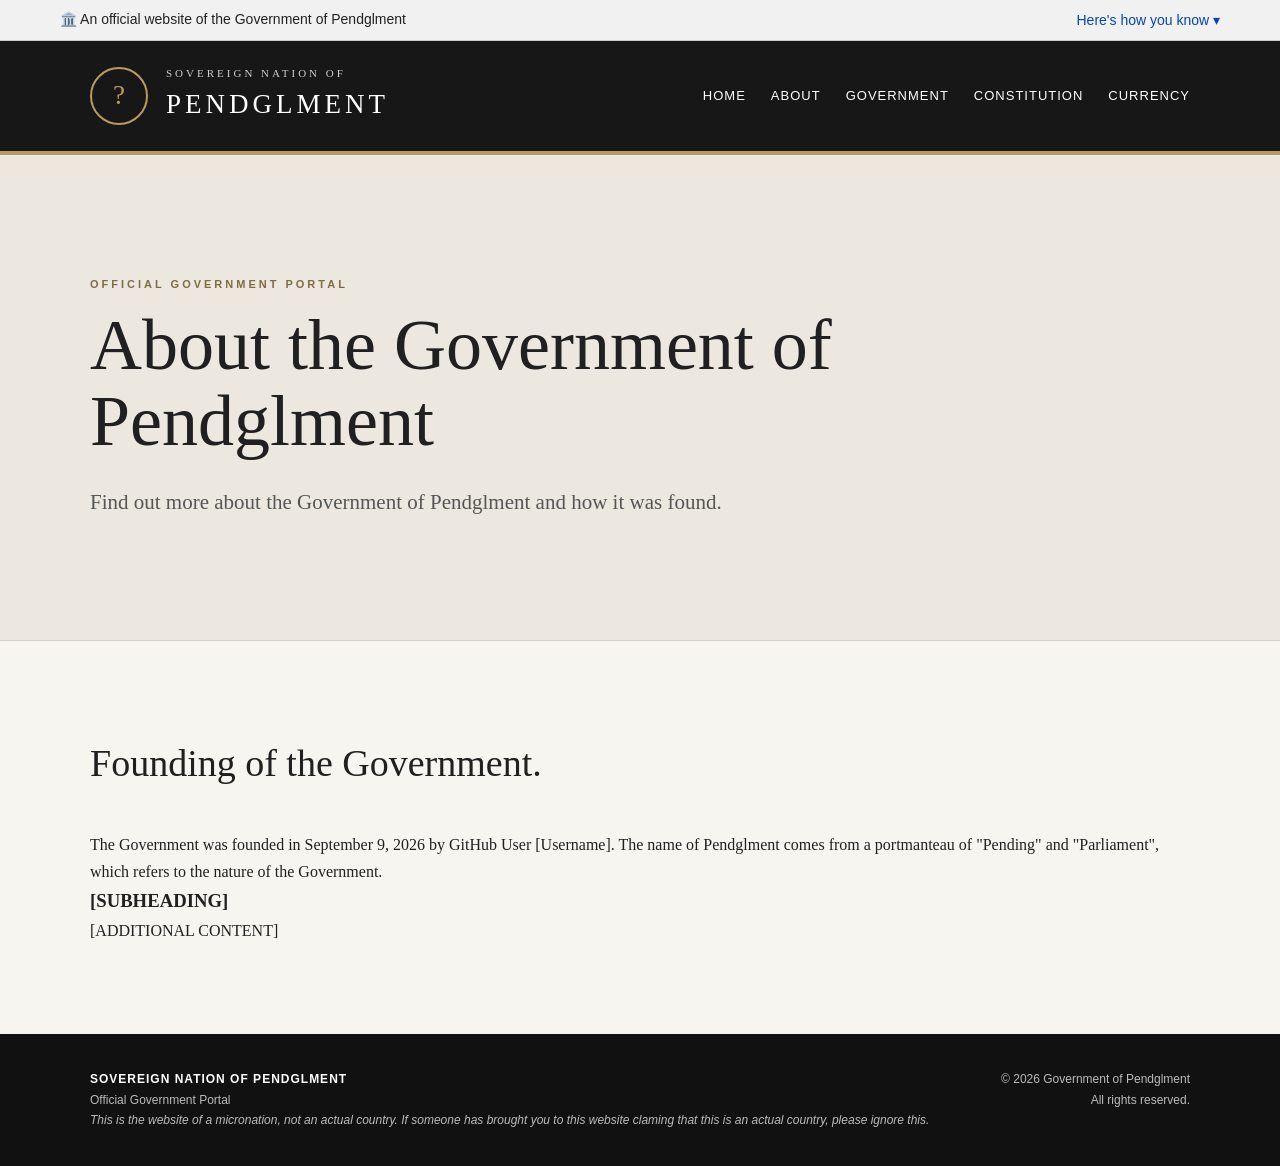
==== about.html @ 8a7cc79e "Update favicon link from SVG to PNG format" ====
<!DOCTYPE html>
<html lang="en">
<head>
    <!-- ===== PAGE SETTINGS ===== -->
    <meta charset="UTF-8">
    <meta name="viewport" content="width=device-width, initial-scale=1.0">
    <!-- Change this for each page -->
    <title>About | Sovereign Nation of Pendglment</title>
    <!-- Main stylesheet -->
    <link rel="stylesheet" href="style-v2.css">
    <link rel="icon" type="image/png" href="favicon.png">
</head>
    <script src="script-v2.js"></script>
<body>
<!-- ===== HEADER / NAVIGATION ===== -->
    <div class="gov-banner">
    <div class="gov-banner-inner">
        <span>🏛️ An official website of the Government of Pendglment</span>
        <button id="gov-toggle" type="button">
            Here's how you know ▾
        </button>
    </div>

    <div id="gov-details" class="gov-details" hidden>
        <strong>Official government website</strong>
        <p>This website is operated by the Government of the Sovereign Nation of Pendglment.</p>

        <strong>Official domain</strong>
        <p>Official government websites use a domain controlled by the Government of Pendglment.</p>

        <strong>Secure connection</strong>
        <p>This website uses HTTPS to provide an encrypted connection.</p>
    </div>
</div>
<header>
    <div class="container header-inner">
        <!-- Government name and seal -->
        <div class="brand">
            <div class="seal">?</div>
            <div>
                <div class="country">SOVEREIGN NATION OF</div>
                <h1>PENDGLMENT</h1>
            </div>
        </div>
        <!-- Main navigation -->
        <nav>
            <a href="index.html">Home</a>
            <a href="index.html#about">About</a>
            <a href="index.html#government">Government</a>
            <a href="constitution.html">Constitution</a>
            <a href="index.html#currency">Currency</a>
        </nav>
    </div>
</header>
<!-- ===== MAIN CONTENT ===== -->
<main>
    <!-- ===== PAGE INTRO / HERO ===== -->
    <section class="hero">
        <div class="container">
            <!-- Small label above the title -->
            <p class="eyebrow">OFFICIAL GOVERNMENT PORTAL</p>
            <!-- Main page title -->
            <h2>About the Government of Pendglment</h2>
            <!-- Short description -->
            <p class="lead">
                Find out more about the Government of Pendglment and how it was found.
            </p>
        </div>
    </section>
    <!-- ===== MAIN INFORMATION SECTION ===== -->
    <section class="content">
        <div class="container">
            <!-- Main heading -->
            <h2>Founding of the Government.</h2>
            <!-- Main paragraph -->
            <p>
                The Government was founded in September 9, 2026 by GitHub User [Username]. The name of Pendglment comes from a portmanteau of "Pending" and "Parliament", which refers to the nature of the Government.
            </p>
            <!-- ===== SUBSECTION ===== -->
            <h3>[SUBHEADING]</h3>
            <p>
                [ADDITIONAL CONTENT]
            </p>
            <!-- Add more <h3> and <p> sections here as needed -->
        </div>
    </section>
    <!-- ===== ADDITIONAL SECTIONS ===== -->
    <!--
        Copy the following section whenever you need
        another major section on the page:
        <section class="content">
            <div class="container">
                <h2>[SECTION HEADING]</h2>
                <p>
                    [SECTION CONTENT]
                </p>
            </div>
        </section>
    -->
</main>
<!-- ===== FOOTER ===== -->
<footer>
    <div class="container footer-inner">
        <!-- Government identification and disclaimer -->
        <div>
            <strong>SOVEREIGN NATION OF PENDGLMENT</strong>
            <p>Official Government Portal</p>
            <!-- Micronation disclaimer -->
            <em>
                This is the website of a micronation, not an actual country. If someone has brought you to this website claming that this is an actual country, please ignore this.
            </em>
        </div>
        <!-- Copyright -->
        <div class="footer-right">
            <p>© 2026 Government of Pendglment</p>
            <p>All rights reserved.</p>
        </div>
    </div>
</footer>
</body>
</html>
---- style-v2.css ----
* {
    box-sizing: border-box;
    margin: 0;
    padding: 0;
}
html {
    scroll-behavior: smooth;
}
body {
    font-family: Georgia, "Times New Roman", serif;
    color: #202020;
    background: #f7f5f0;
    line-height: 1.7;
}
.container {
    width: min(1100px, 90%);
    margin: 0 auto;
}
/* HEADER */
header {
    background: #171717;
    color: white;
    border-bottom: 4px solid #b89b5e;
}
.header-inner {
    min-height: 110px;
    display: flex;
    align-items: center;
    justify-content: space-between;
    gap: 30px;
}
.brand {
    display: flex;
    align-items: center;
    gap: 18px;
}
.seal {
    width: 58px;
    height: 58px;
    border: 2px solid #b89b5e;
    border-radius: 50%;
    display: flex;
    align-items: center;
    justify-content: center;
    color: #b89b5e;
    font-size: 27px;
}
.country {
    font-size: 11px;
    letter-spacing: 3px;
    color: #cfcfcf;
}
h1 {
    font-size: 27px;
    letter-spacing: 4px;
    font-weight: normal;
}
nav {
    display: flex;
    gap: 25px;
}
nav a {
    color: white;
    text-decoration: none;
    font-family: Arial, sans-serif;
    font-size: 13px;
    letter-spacing: 1px;
    text-transform: uppercase;
}
nav a:hover {
    color: #d0b77a;
}
/* HERO */
.hero {
    padding: 120px 0;
    background: #ece8df;
    border-bottom: 1px solid #d6d0c4;
}
.eyebrow {
    font-family: Arial, sans-serif;
    font-size: 11px;
    letter-spacing: 3px;
    font-weight: bold;
    color: #806c42;
    margin-bottom: 15px;
}
.hero h2 {
    font-size: clamp(42px, 7vw, 72px);
    line-height: 1.05;
    font-weight: normal;
    max-width: 800px;
}
.lead {
    margin-top: 25px;
    font-size: 21px;
    color: #555;
    max-width: 650px;
}
/* CONTENT */
.content {
    padding: 90px 0;
}
.content h2,
.document h2 {
    font-size: 38px;
    font-weight: normal;
    margin-bottom: 35px;
}
.cards {
    display: grid;
    grid-template-columns: repeat(3, 1fr);
    gap: 22px;
}
.card {
    background: white;
    border: 1px solid #ddd7cc;
    padding: 35px;
    min-height: 280px;
    position: relative;
}
.card .number {
    font-family: Arial, sans-serif;
    font-size: 12px;
    color: #806c42;
    letter-spacing: 2px;
}
.card h3 {
    margin: 25px 0 12px;
    font-size: 24px;
    font-weight: normal;
}
.card p {
    color: #666;
    font-size: 15px;
}
.card a {
    display: inline-block;
    margin-top: 25px;
    color: #806c42;
    text-decoration: none;
    font-family: Arial, sans-serif;
    font-size: 13px;
    font-weight: bold;
}
/* CONSTITUTION */
.document {
    background: #1d1d1d;
    color: white;
    padding: 80px 0;
}
.document-inner {
    display: flex;
    align-items: center;
    justify-content: space-between;
    gap: 50px;
}
.document h2 {
    margin-bottom: 15px;
}
.document p:not(.eyebrow) {
    color: #c7c7c7;
    max-width: 650px;
}
.button {
    display: inline-block;
    border: 1px solid #b89b5e;
    padding: 13px 24px;
    color: white;
    text-decoration: none;
    font-family: Arial, sans-serif;
    font-size: 12px;
    letter-spacing: 1px;
    text-transform: uppercase;
    white-space: nowrap;
}
.button:hover {
    background: #b89b5e;
    color: #171717;
}
/* CURRENCY */
.currency-box {
    display: flex;
    align-items: center;
    gap: 30px;
    background: white;
    border: 1px solid #ddd7cc;
    padding: 35px;
    max-width: 700px;
}
.currency-symbol {
    width: 85px;
    height: 85px;
    border: 2px solid #806c42;
    border-radius: 50%;
    display: flex;
    align-items: center;
    justify-content: center;
    font-size: 42px;
    color: #806c42;
}
.currency-name {
    font-family: Arial, sans-serif;
    font-size: 12px;
    letter-spacing: 2px;
    color: #806c42;
}
.exchange {
    font-size: 24px;
    margin-top: 5px;
}
.small {
    color: #777;
    font-size: 13px;
}
/* FOOTER */
footer {
    background: #111;
    color: #bbb;
    padding: 35px 0;
    font-family: Arial, sans-serif;
    font-size: 12px;
}
.footer-inner {
    display: flex;
    justify-content: space-between;
    gap: 30px;
}
.footer-inner strong {
    color: white;
    letter-spacing: 1px;
}
.footer-right {
    text-align: right;
}
/* GOVERNMENT BANNER */

.gov-banner {
    background: #f1f1f1;
    color: #222;
    font-family: Arial, Helvetica, sans-serif;
    font-size: 14px;
    border-bottom: 1px solid #ccc;
}

.gov-banner-inner {
    max-width: 1200px;
    margin: auto;
    padding: 8px 20px;
    display: flex;
    align-items: center;
    justify-content: space-between;
}

.gov-banner button {
    background: none;
    border: none;
    padding: 0;
    color: #0645ad;
    cursor: pointer;
    font-family: inherit;
    font-size: 14px;
}

.gov-details {
    max-width: 1200px;
    margin: auto;
    padding: 10px 20px 16px;
    border-top: 1px solid #ccc;
    display: flex;
    flex-direction: row;
    gap: 40px;
}

.gov-details > div {
    flex: 1;
}

.gov-details[hidden] {
    display: none !important;
}

.gov-details p {
    margin: 4px 0 12px;
}

iframe {
    width: 100%;
    height: max(1200px, 90vh);
}

/* MOBILE */
@media (max-width: 750px) {
    .header-inner {
        padding: 25px 0;
        align-items: flex-start;
        flex-direction: column;
    }
    nav {
        flex-wrap: wrap;
        gap: 15px;
    }
    .hero {
        padding: 80px 0;
    }
    .cards {
        grid-template-columns: 1fr;
    }
    .document-inner {
        align-items: flex-start;
        flex-direction: column;
    }
    .currency-box {
        align-items: flex-start;
        flex-direction: column;
    }
    .footer-inner {
        flex-direction: column;
    }
    .footer-right {
        text-align: left;
    }
    .gov-details {
    max-width: 1200px;
    margin: auto;
    padding: 10px 20px 16px;
    border-top: 1px solid #ccc;
    display: flex;
    flex-direction: column;
    gap: 40px;
}
}
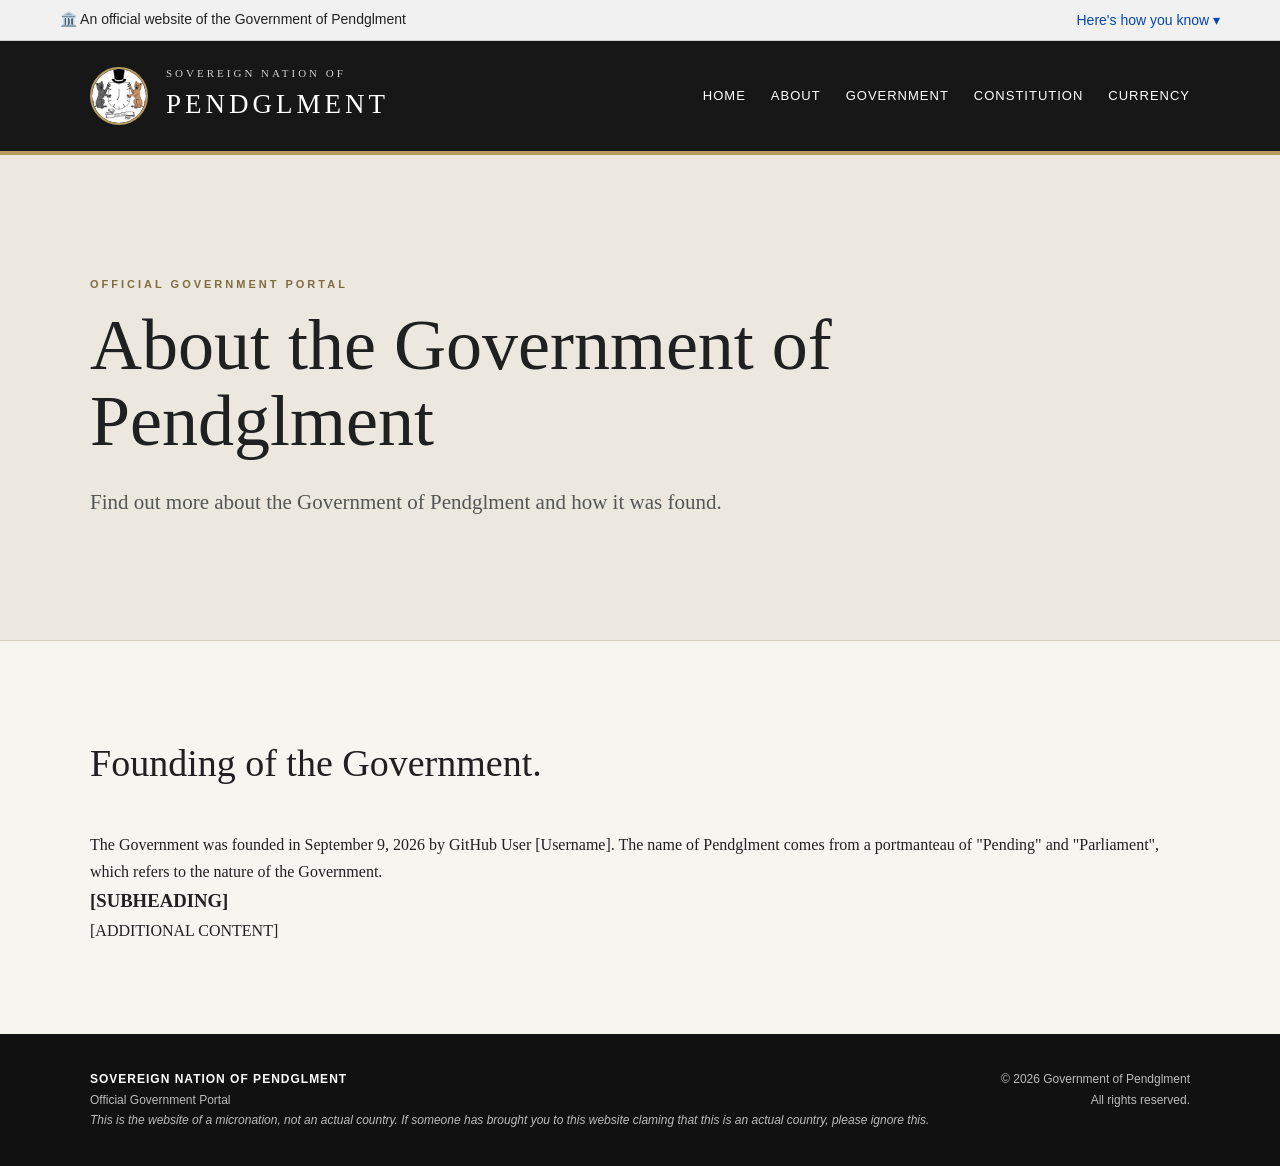
==== commit eedfdc76: "Replace placeholder seal with image in about.html" ====
--- a/about.html
+++ b/about.html
@@ -36,7 +36,7 @@
     <div class="container header-inner">
         <!-- Government name and seal -->
         <div class="brand">
-            <div class="seal">?</div>
+            <div class="seal"><img src="favicon.png" alt="Pendglment seal" width="58"></div>
             <div>
                 <div class="country">SOVEREIGN NATION OF</div>
                 <h1>PENDGLMENT</h1>
--- a/style-v2.css
+++ b/style-v2.css
@@ -44,6 +44,14 @@
     justify-content: center;
     color: #b89b5e;
     font-size: 27px;
+    overflow: hidden;
+    box-sizing: border-box;
+}
+.seal img {
+    width: 100%;
+    height: 100%;
+    object-fit: cover;
+    border-radius: 50%;
 }
 .country {
     font-size: 11px;
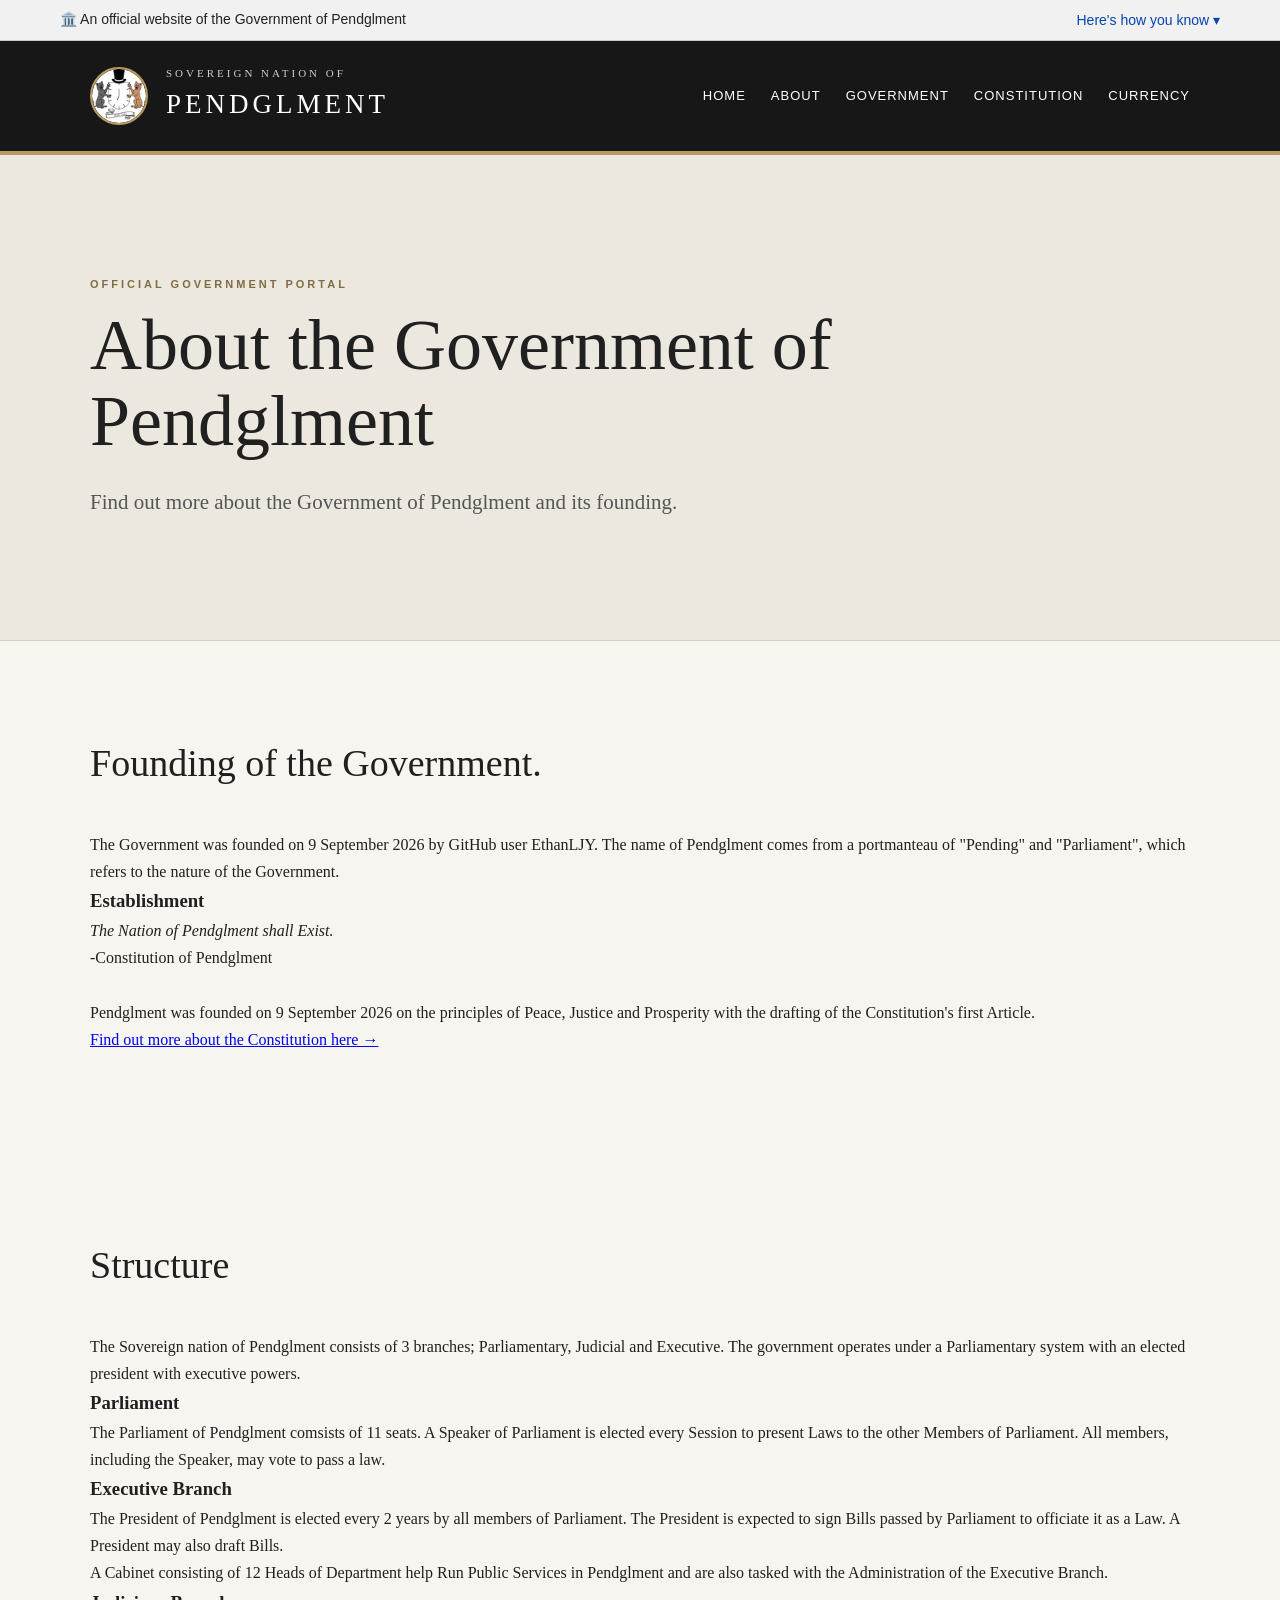
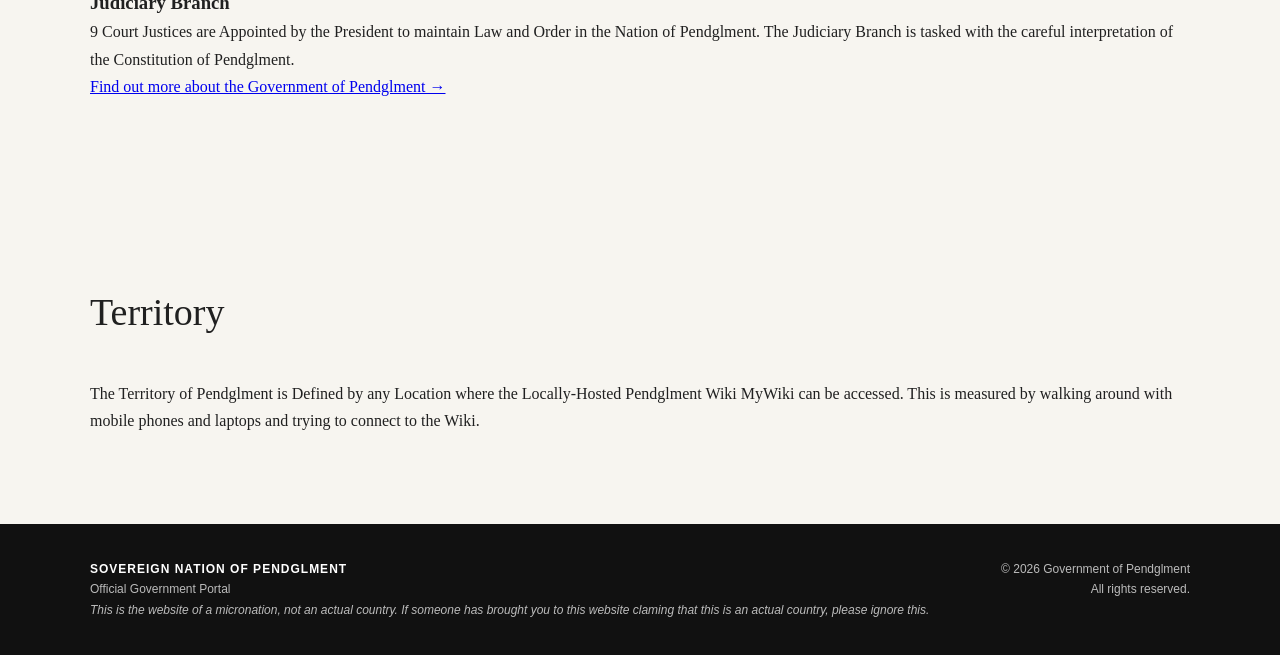
==== commit 9688bb33: "Revise about page content and structure Updated founding details and added sections on government st" ====
--- a/about.html
+++ b/about.html
@@ -63,7 +63,7 @@
             <h2>About the Government of Pendglment</h2>
             <!-- Short description -->
             <p class="lead">
-                Find out more about the Government of Pendglment and how it was found.
+                Find out more about the Government of Pendglment and its founding.
             </p>
         </div>
     </section>
@@ -74,16 +74,40 @@
             <h2>Founding of the Government.</h2>
             <!-- Main paragraph -->
             <p>
-                The Government was founded in September 9, 2026 by GitHub User [Username]. The name of Pendglment comes from a portmanteau of "Pending" and "Parliament", which refers to the nature of the Government.
+                The Government was founded on 9 September 2026 by GitHub user EthanLJY. The name of Pendglment comes from a portmanteau of "Pending" and "Parliament", which refers to the nature of the Government.
             </p>
             <!-- ===== SUBSECTION ===== -->
-            <h3>[SUBHEADING]</h3>
-            <p>
-                [ADDITIONAL CONTENT]
-            </p>
+            <h3>Establishment</h3>
+                <em>The Nation of Pendglment shall Exist.</em><br>
+                <p>-Constitution of Pendglment<br></p><br>
+                <p>Pendglment was founded on 9 September 2026 on the principles of Peace, Justice and Prosperity with the drafting of the Constitution's first Article. <br><a href="index.html#constitution">Find out more about the Constitution here &rarr;</a></p>
             <!-- Add more <h3> and <p> sections here as needed -->
         </div>
     </section>
+    <section class="content">
+            <div class="container">
+                <h2>Structure</h2>
+                <p>
+                    The Sovereign nation of Pendglment consists of 3 branches; Parliamentary, Judicial and Executive. The government operates under a Parliamentary system with an elected president with executive powers.
+                </p>
+                <h3>Parliament</h3>
+                <p>The Parliament of Pendglment comsists of 11 seats. A Speaker of Parliament is elected every Session to present Laws to the other Members of Parliament. All members, including the Speaker, may vote to pass a law.</p>
+                <h3>Executive Branch</h3>
+                <p>The President of Pendglment is elected every 2 years by all members of Parliament. The President is expected to sign Bills passed by Parliament to officiate it as a Law. A President may also draft Bills.<br>
+                    A Cabinet consisting of 12 Heads of Department help Run Public Services in Pendglment and are also tasked with the Administration of the Executive Branch.</p>
+                <h3>Judiciary Branch</h3>
+                <p>9 Court Justices are Appointed by the President to maintain Law and Order in the Nation of Pendglment. The Judiciary Branch is tasked with the careful interpretation of the Constitution of Pendglment.</p>
+                <a href="index.html#government">Find out more about the Government of Pendglment &rarr;</a>
+            </div>
+        </section>
+    <section class="content">
+            <div class="container">
+                <h2>Territory</h2>
+                <p>
+                    The Territory of Pendglment is Defined by any Location where the Locally-Hosted Pendglment Wiki MyWiki can be accessed. This is measured by walking around with mobile phones and laptops and trying to connect to the Wiki.
+                </p>
+            </div>
+        </section>
     <!-- ===== ADDITIONAL SECTIONS ===== -->
     <!--
         Copy the following section whenever you need
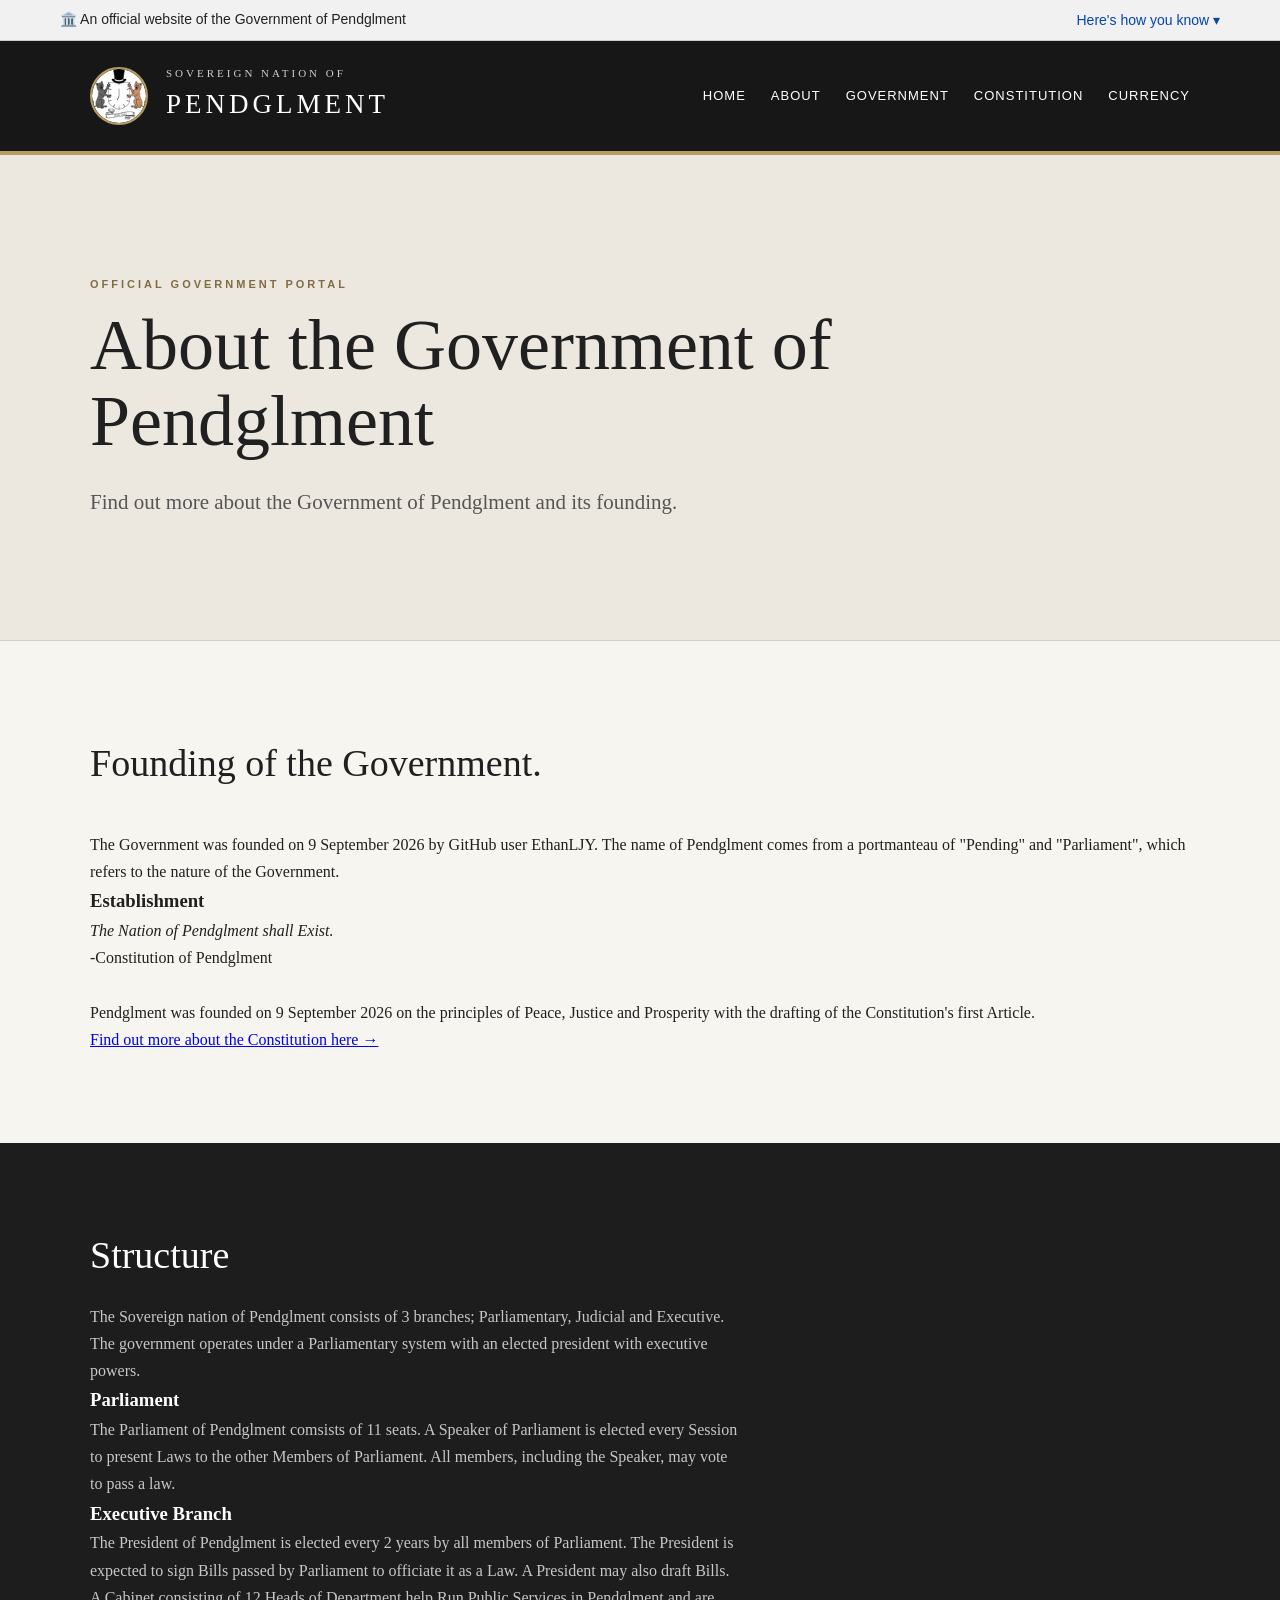
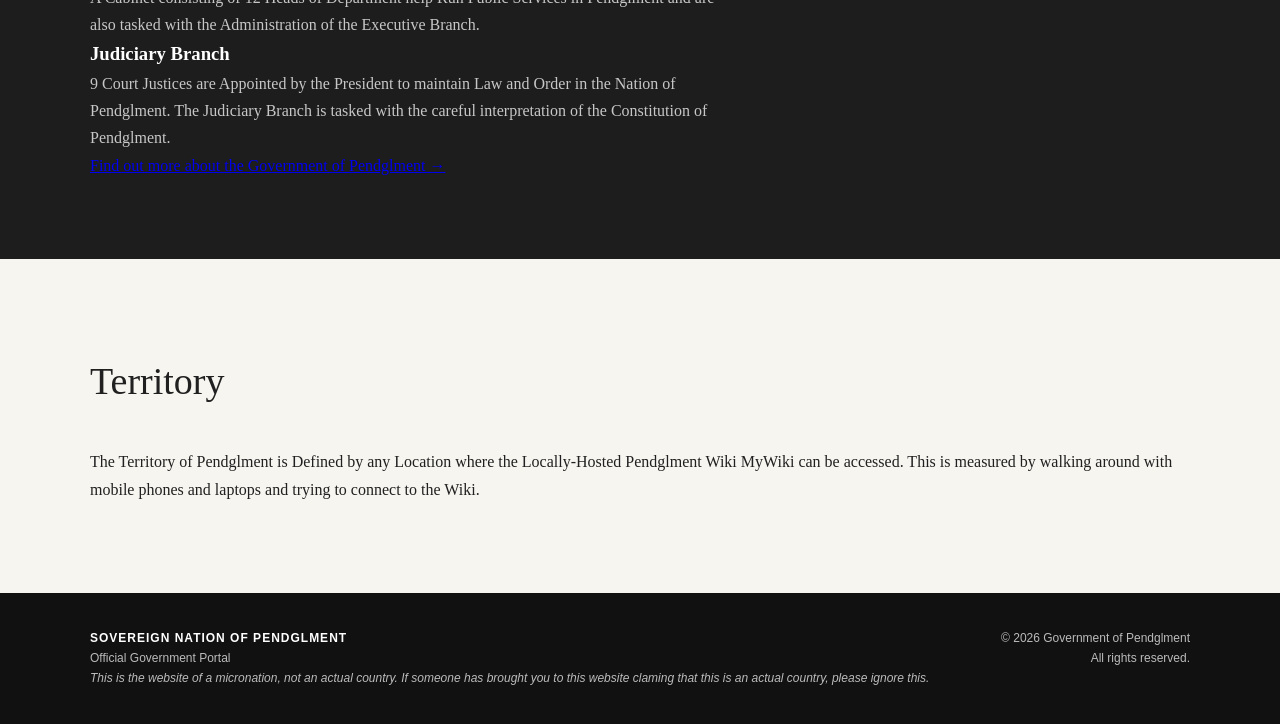
==== commit 76db97aa: "Change section class from 'content' to 'document'" ====
--- a/about.html
+++ b/about.html
@@ -84,7 +84,7 @@
             <!-- Add more <h3> and <p> sections here as needed -->
         </div>
     </section>
-    <section class="content">
+    <section class="document">
             <div class="container">
                 <h2>Structure</h2>
                 <p>
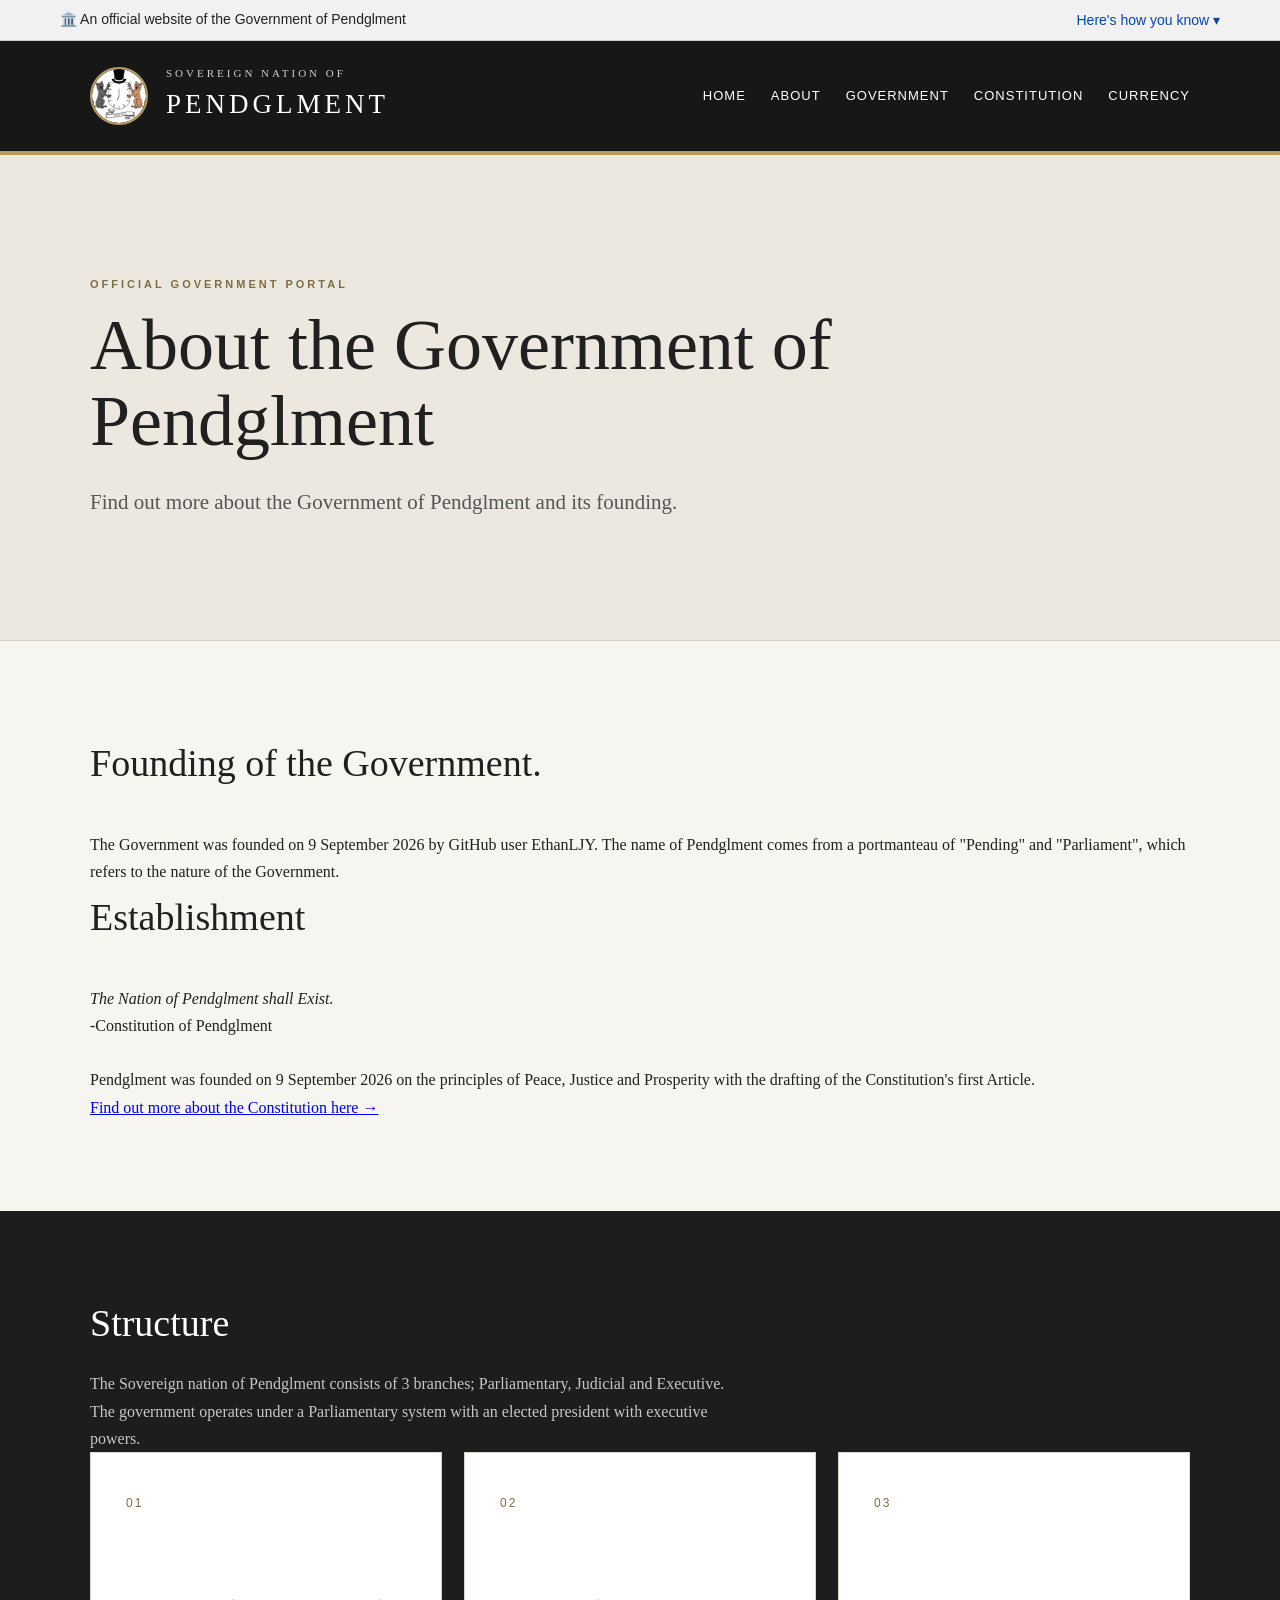
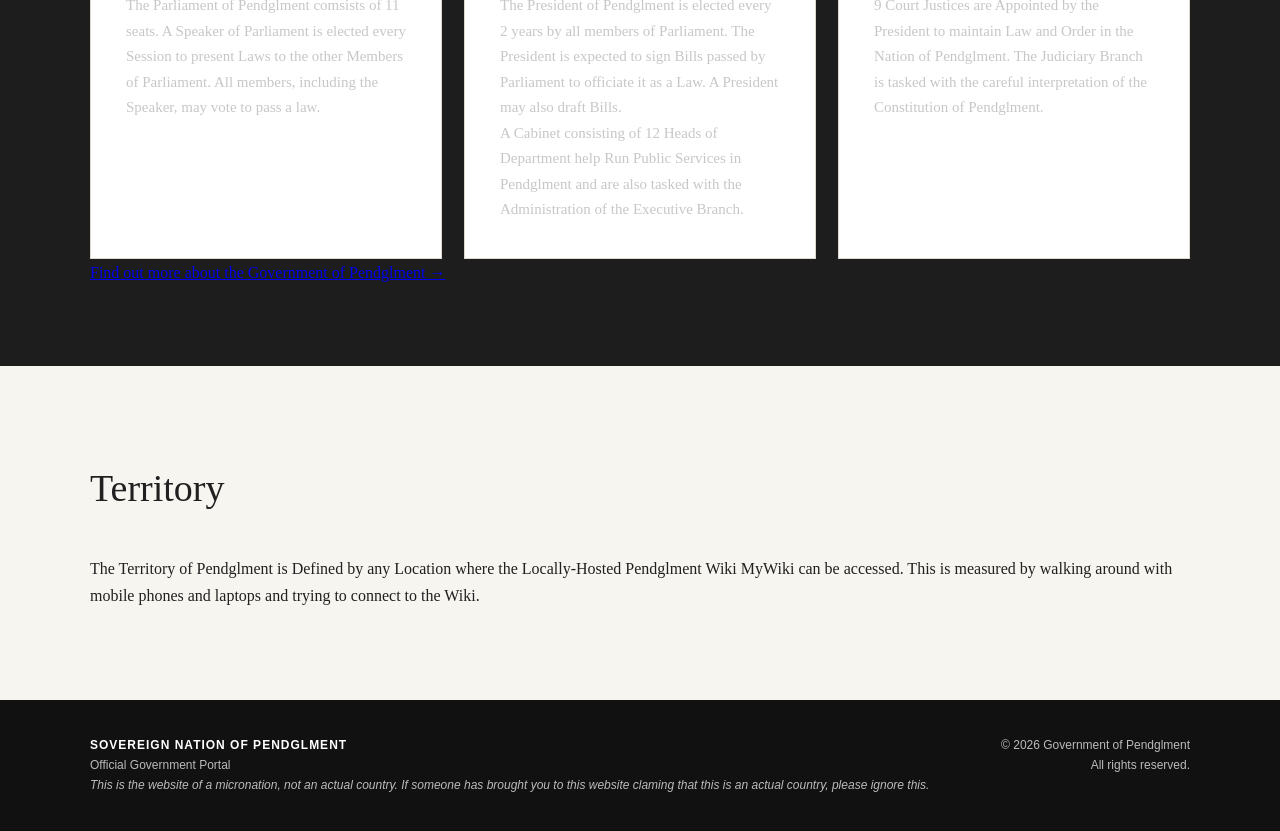
==== commit 26a3ed7b: "Change section headings and structure in about.html" ====
--- a/about.html
+++ b/about.html
@@ -77,7 +77,7 @@
                 The Government was founded on 9 September 2026 by GitHub user EthanLJY. The name of Pendglment comes from a portmanteau of "Pending" and "Parliament", which refers to the nature of the Government.
             </p>
             <!-- ===== SUBSECTION ===== -->
-            <h3>Establishment</h3>
+            <h2>Establishment</h2>
                 <em>The Nation of Pendglment shall Exist.</em><br>
                 <p>-Constitution of Pendglment<br></p><br>
                 <p>Pendglment was founded on 9 September 2026 on the principles of Peace, Justice and Prosperity with the drafting of the Constitution's first Article. <br><a href="index.html#constitution">Find out more about the Constitution here &rarr;</a></p>
@@ -90,13 +90,25 @@
                 <p>
                     The Sovereign nation of Pendglment consists of 3 branches; Parliamentary, Judicial and Executive. The government operates under a Parliamentary system with an elected president with executive powers.
                 </p>
-                <h3>Parliament</h3>
-                <p>The Parliament of Pendglment comsists of 11 seats. A Speaker of Parliament is elected every Session to present Laws to the other Members of Parliament. All members, including the Speaker, may vote to pass a law.</p>
+                <div class="cards">
+                    <article class="card">
+                    <span class="number">01</span>
+                    <h3>Parliament</h3>
+                    <p>The Parliament of Pendglment comsists of 11 seats. A Speaker of Parliament is elected every Session to present Laws to the other Members of Parliament. All members, including the Speaker, may vote to pass a law.</p>
+                    </article>
+                    <article class="card">
+                    <span class="number">02</span>
                 <h3>Executive Branch</h3>
                 <p>The President of Pendglment is elected every 2 years by all members of Parliament. The President is expected to sign Bills passed by Parliament to officiate it as a Law. A President may also draft Bills.<br>
                     A Cabinet consisting of 12 Heads of Department help Run Public Services in Pendglment and are also tasked with the Administration of the Executive Branch.</p>
+                    </article>
+                    <article class="card">
+                    <span class="number">03</span>
                 <h3>Judiciary Branch</h3>
                 <p>9 Court Justices are Appointed by the President to maintain Law and Order in the Nation of Pendglment. The Judiciary Branch is tasked with the careful interpretation of the Constitution of Pendglment.</p>
+                
+                    </article>
+                </div>
                 <a href="index.html#government">Find out more about the Government of Pendglment &rarr;</a>
             </div>
         </section>
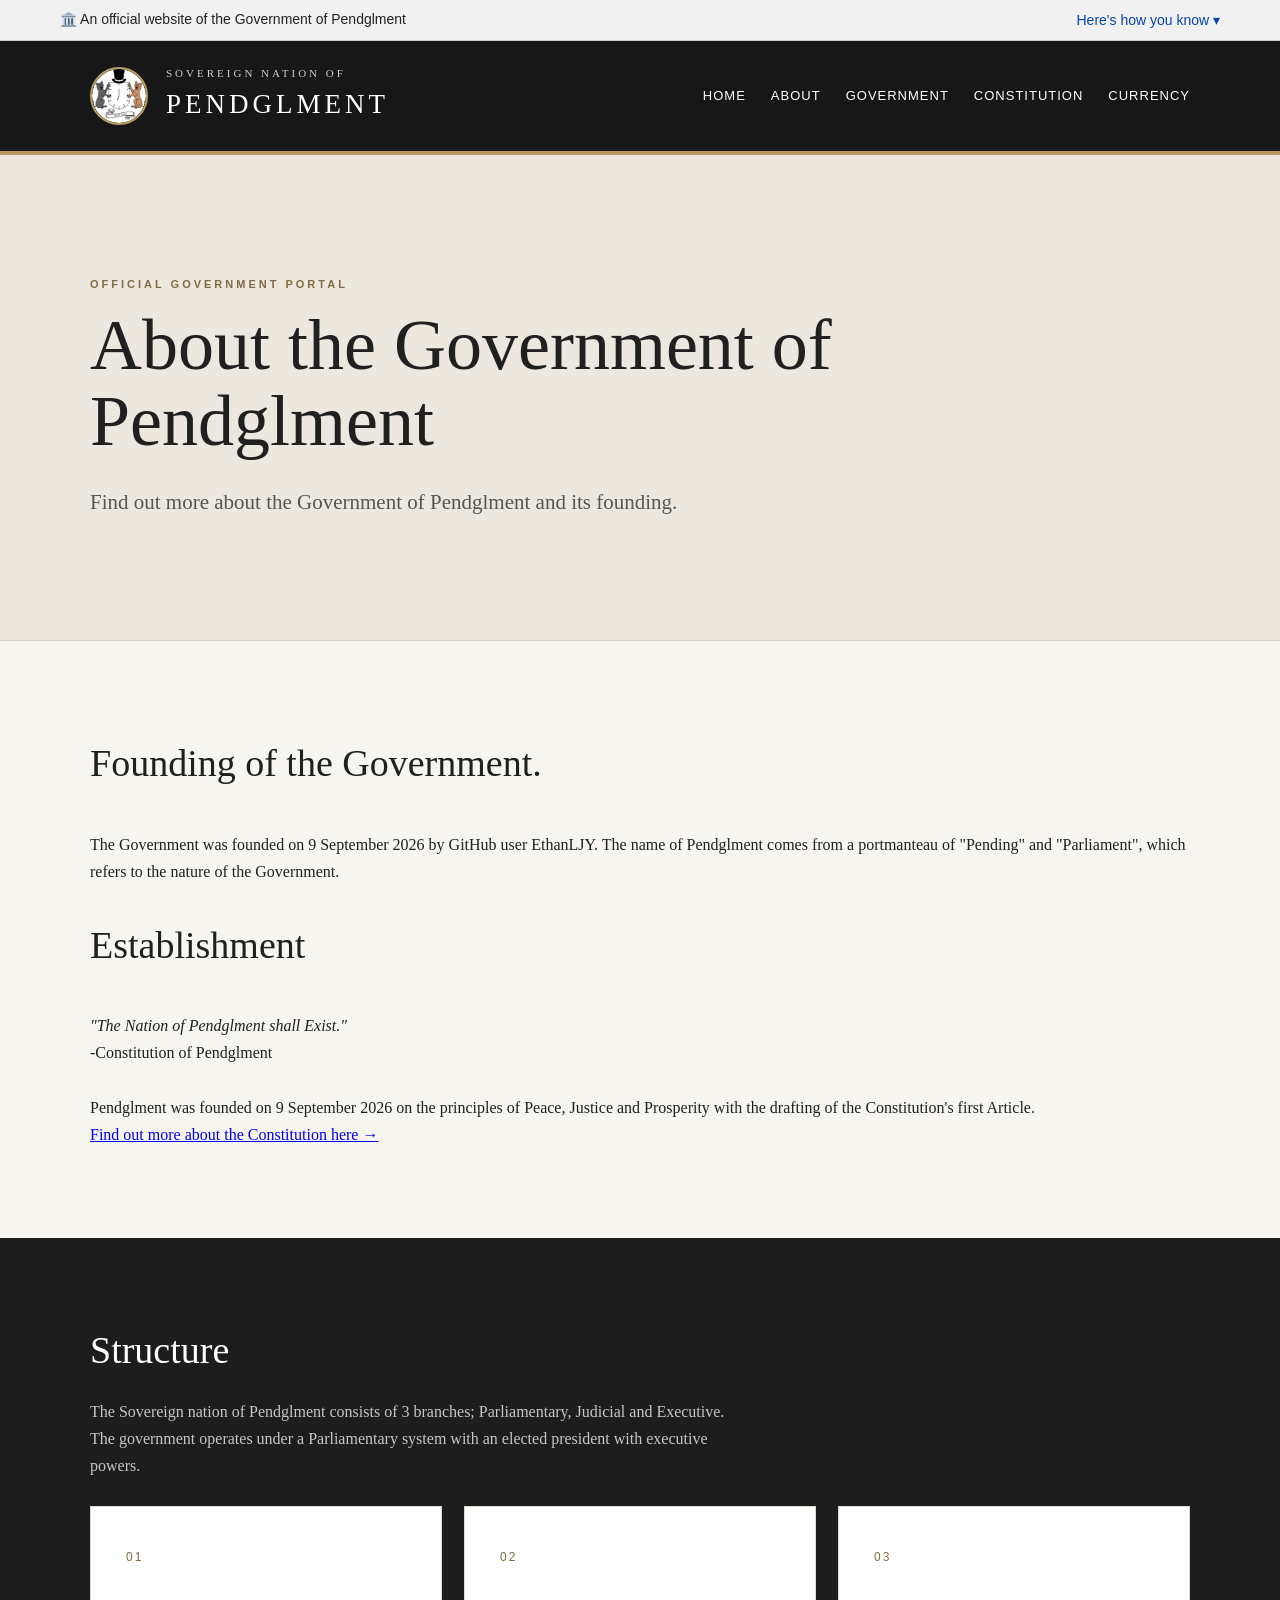
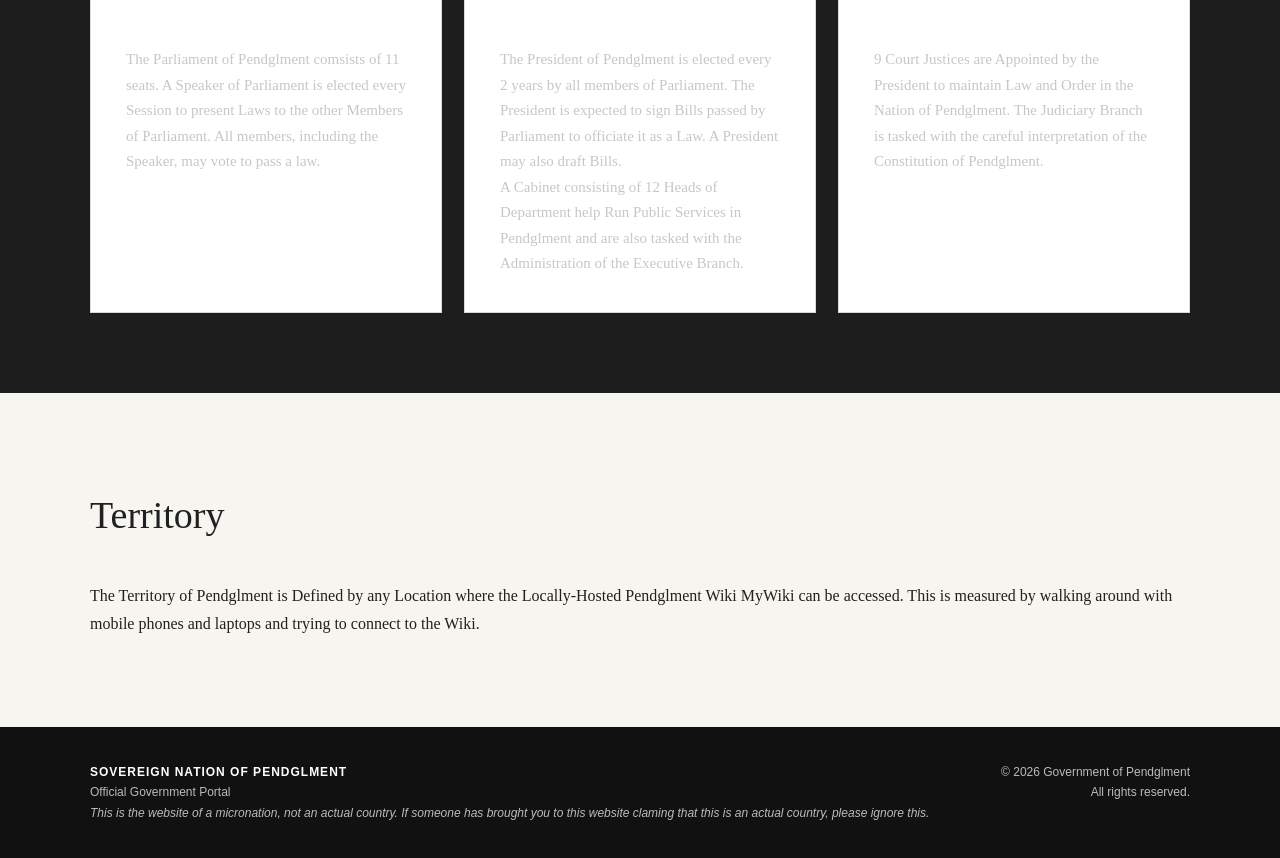
==== commit 5467ba8f: "Fix HTML formatting and improve text clarity" ====
--- a/about.html
+++ b/about.html
@@ -77,8 +77,9 @@
                 The Government was founded on 9 September 2026 by GitHub user EthanLJY. The name of Pendglment comes from a portmanteau of "Pending" and "Parliament", which refers to the nature of the Government.
             </p>
             <!-- ===== SUBSECTION ===== -->
+            <br>
             <h2>Establishment</h2>
-                <em>The Nation of Pendglment shall Exist.</em><br>
+                <em>"The Nation of Pendglment shall Exist."</em><br>
                 <p>-Constitution of Pendglment<br></p><br>
                 <p>Pendglment was founded on 9 September 2026 on the principles of Peace, Justice and Prosperity with the drafting of the Constitution's first Article. <br><a href="index.html#constitution">Find out more about the Constitution here &rarr;</a></p>
             <!-- Add more <h3> and <p> sections here as needed -->
@@ -90,6 +91,7 @@
                 <p>
                     The Sovereign nation of Pendglment consists of 3 branches; Parliamentary, Judicial and Executive. The government operates under a Parliamentary system with an elected president with executive powers.
                 </p>
+                <br>
                 <div class="cards">
                     <article class="card">
                     <span class="number">01</span>
@@ -109,7 +111,7 @@
                 
                     </article>
                 </div>
-                <a href="index.html#government">Find out more about the Government of Pendglment &rarr;</a>
+                
             </div>
         </section>
     <section class="content">
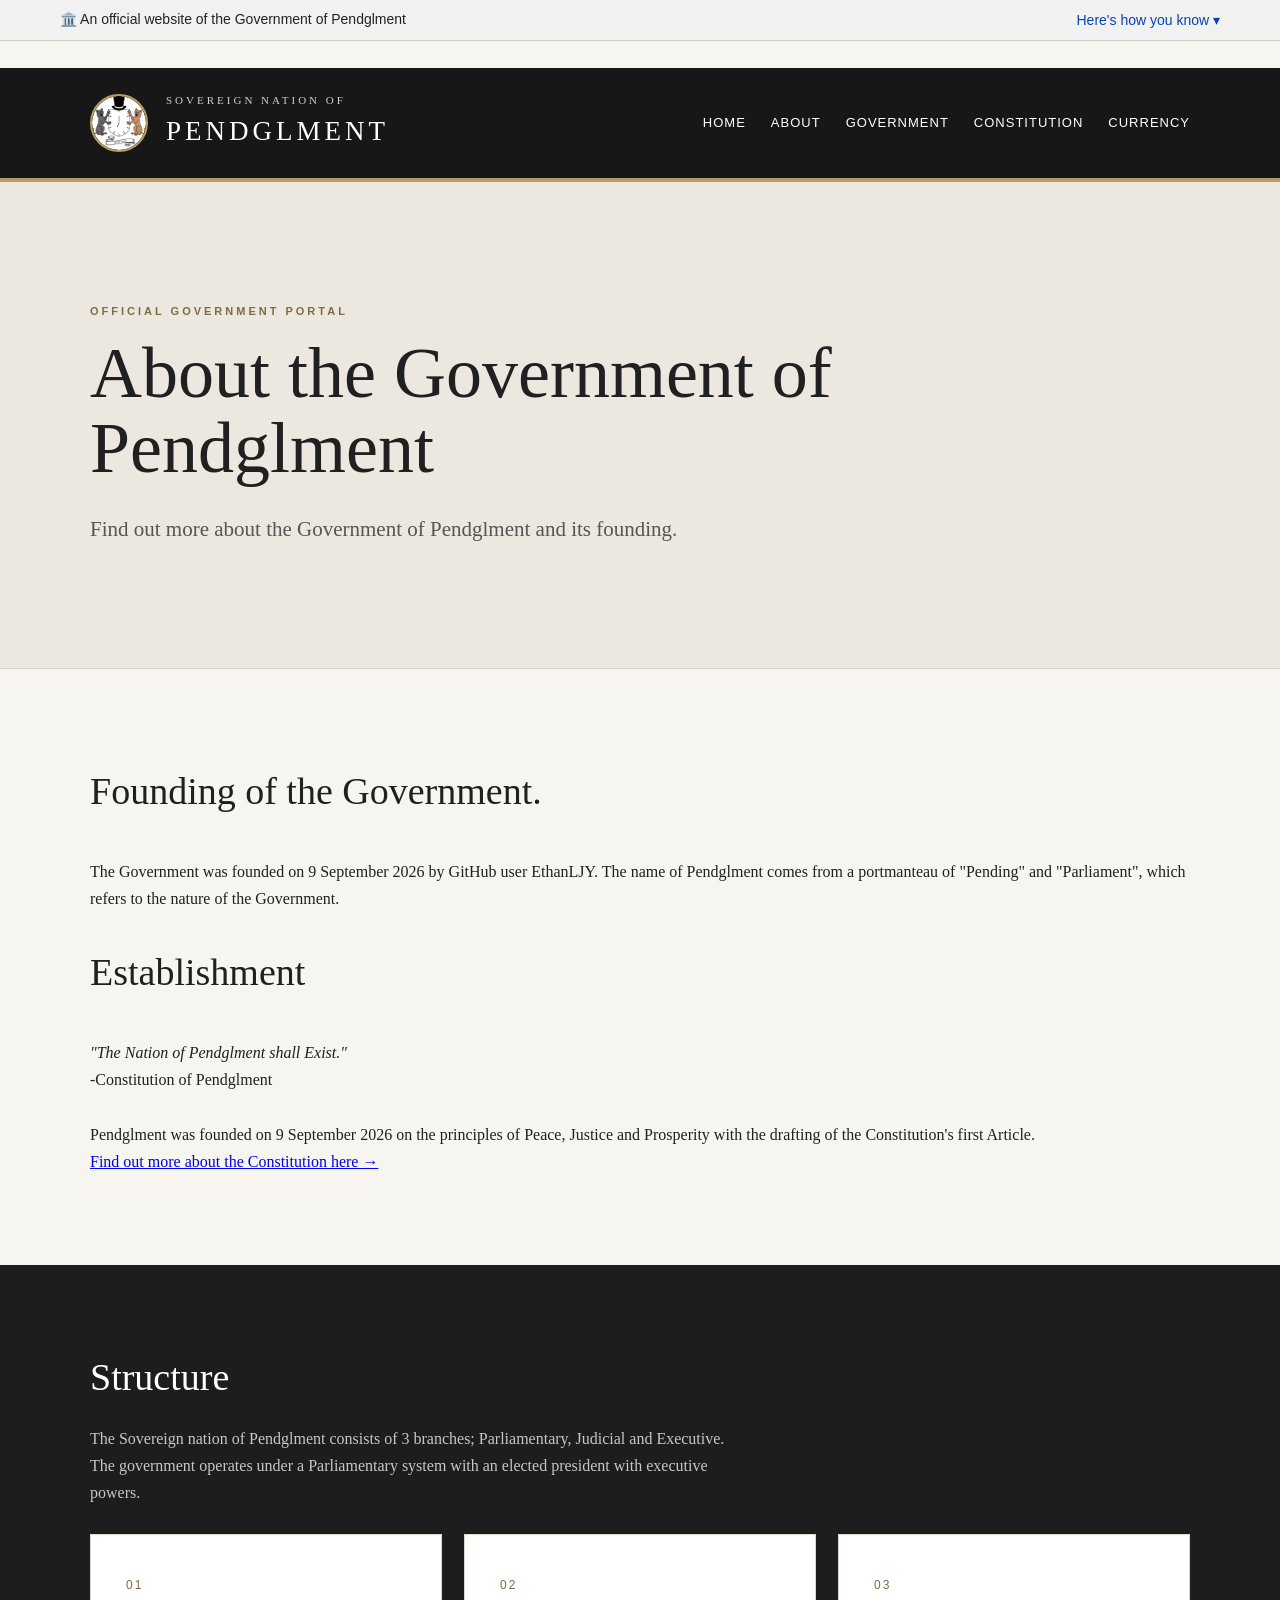
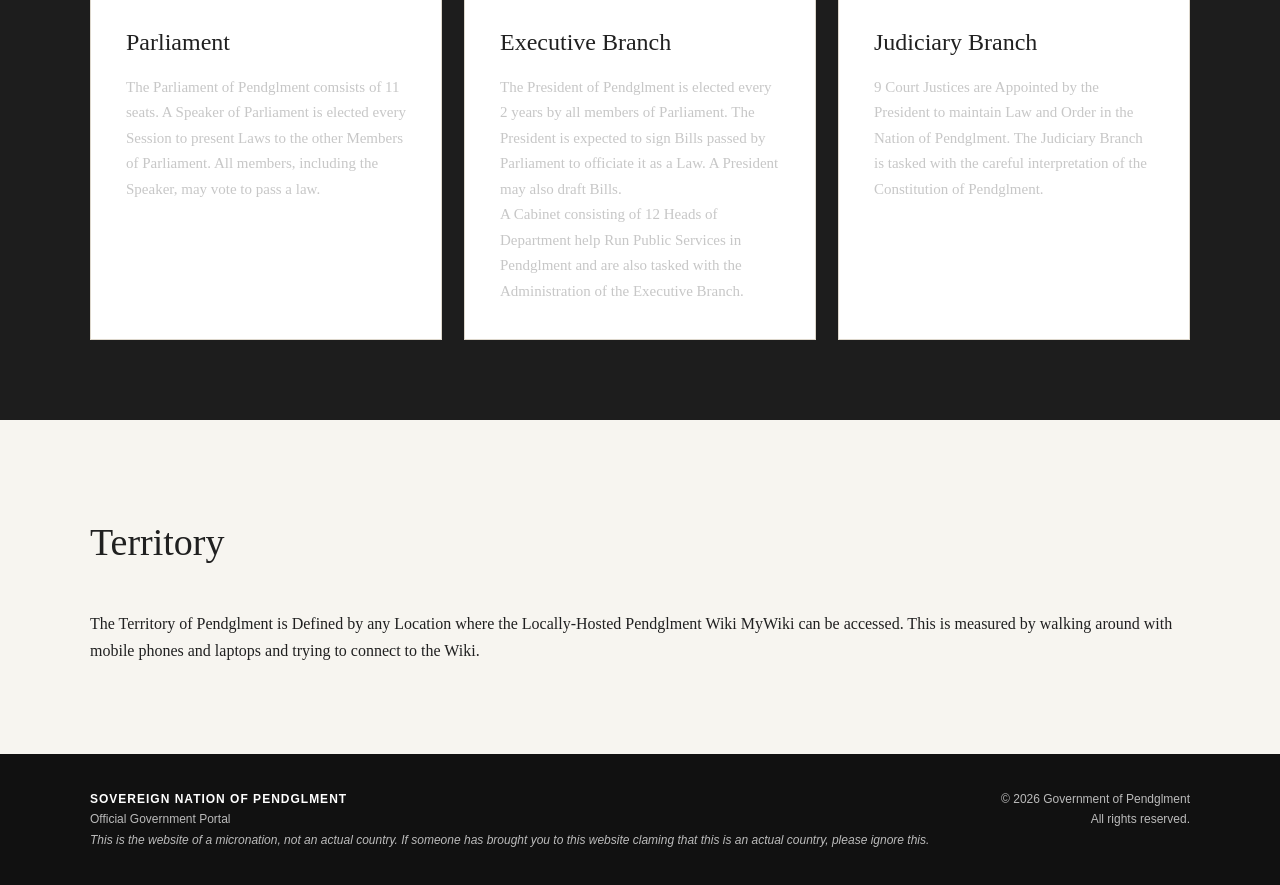
==== commit 0b0d6e0e: "Add celebration marquee to about.html" ====
--- a/about.html
+++ b/about.html
@@ -31,6 +31,9 @@
         <strong>Secure connection</strong>
         <p>This website uses HTTPS to provide an encrypted connection.</p>
     </div>
+</div>
+<div class="celebration-marquee">
+    <span>Welcome to the Sovereign Nation of Pendglment.</span>
 </div>
 <header>
     <div class="container header-inner">
--- a/style-v2.css
+++ b/style-v2.css
@@ -136,6 +136,7 @@
     margin: 25px 0 12px;
     font-size: 24px;
     font-weight: normal;
+    color: #202020;
 }
 .card p {
     color: #666;
@@ -296,6 +297,36 @@
     height: max(1200px, 90vh);
 }
 
+/* Marquee */
+
+.celebration-marquee {
+    overflow: hidden;
+    white-space: nowrap;
+}
+
+.celebration-marquee span {
+    display: inline-block;
+    padding-left: 100%;
+    animation: marquee 10s linear infinite;
+}
+
+@keyframes marquee {
+    from {
+        transform: translateX(0);
+    }
+
+    to {
+        transform: translateX(-100%);
+    }
+}
+
+@media (prefers-reduced-motion: reduce) {
+    .celebration-marquee span {
+        animation: none;
+        padding-left: 0;
+    }
+}
+
 /* MOBILE */
 @media (max-width: 750px) {
     .header-inner {
